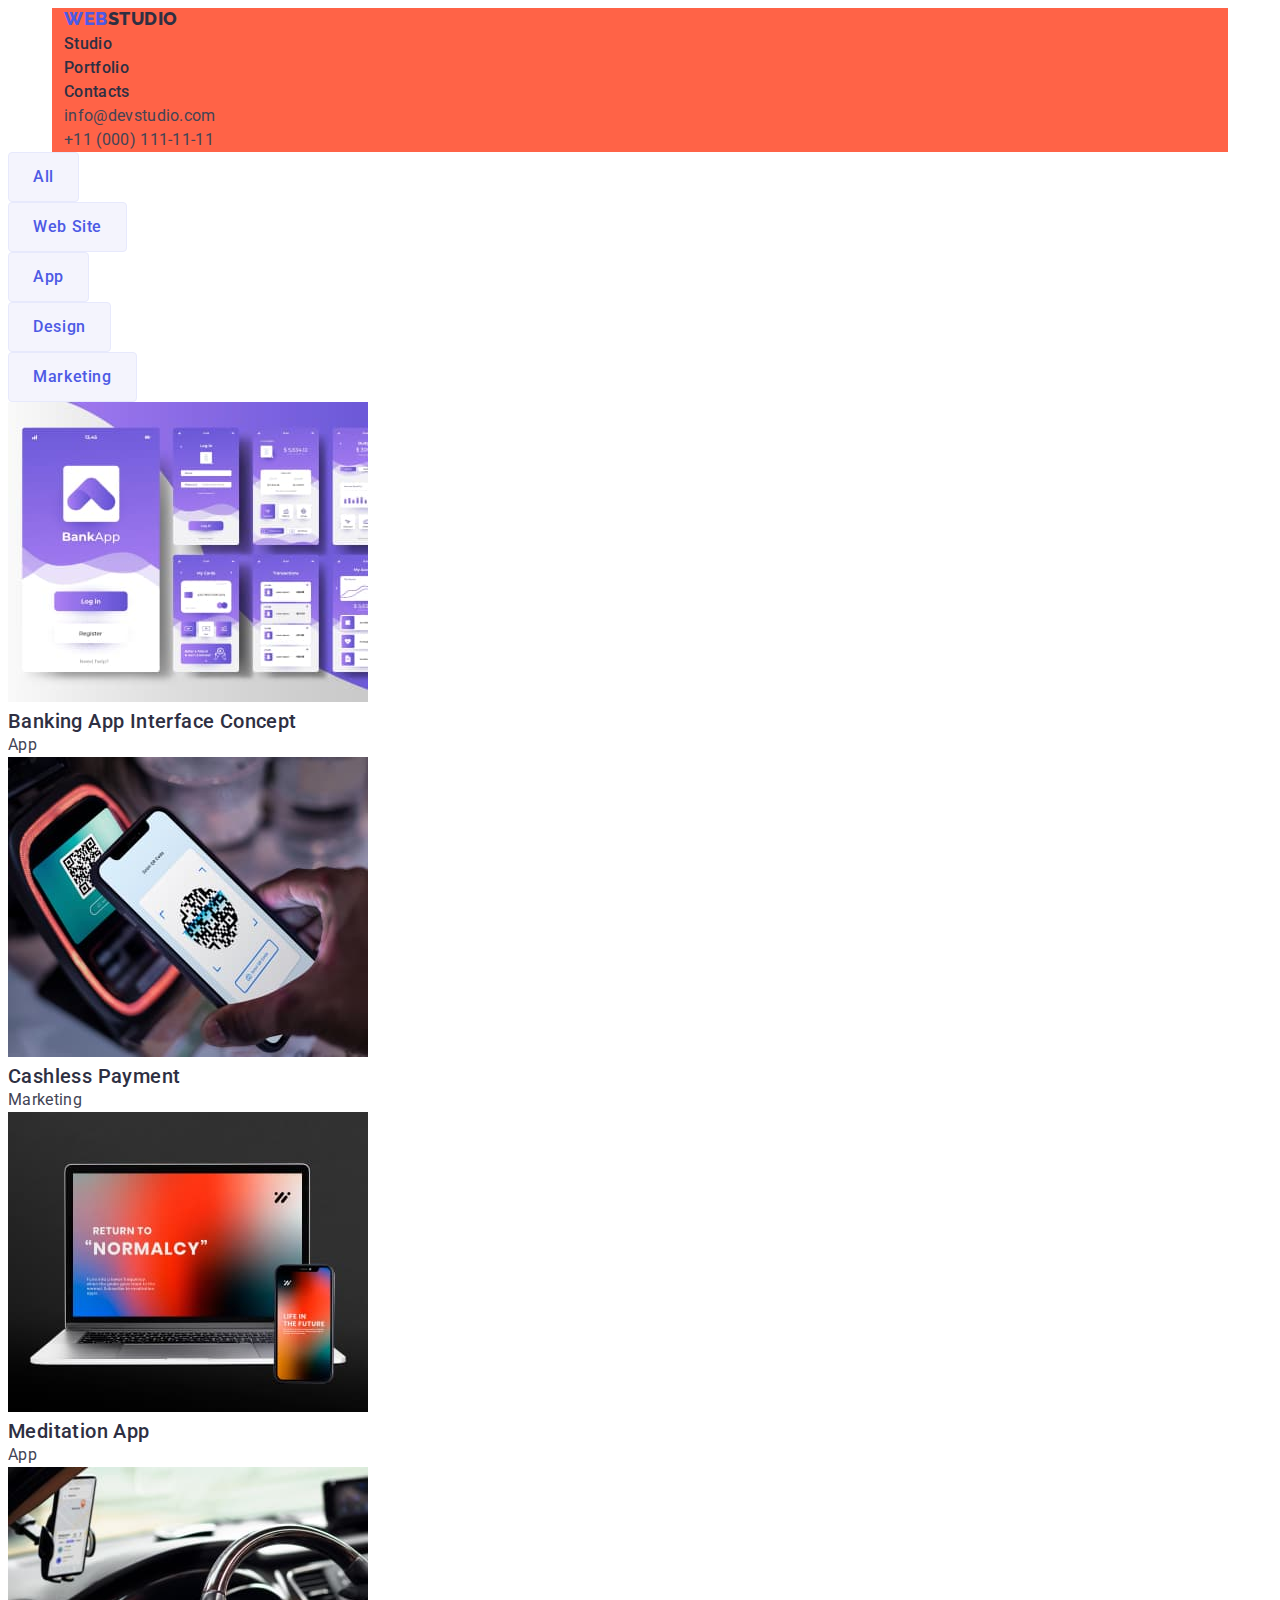
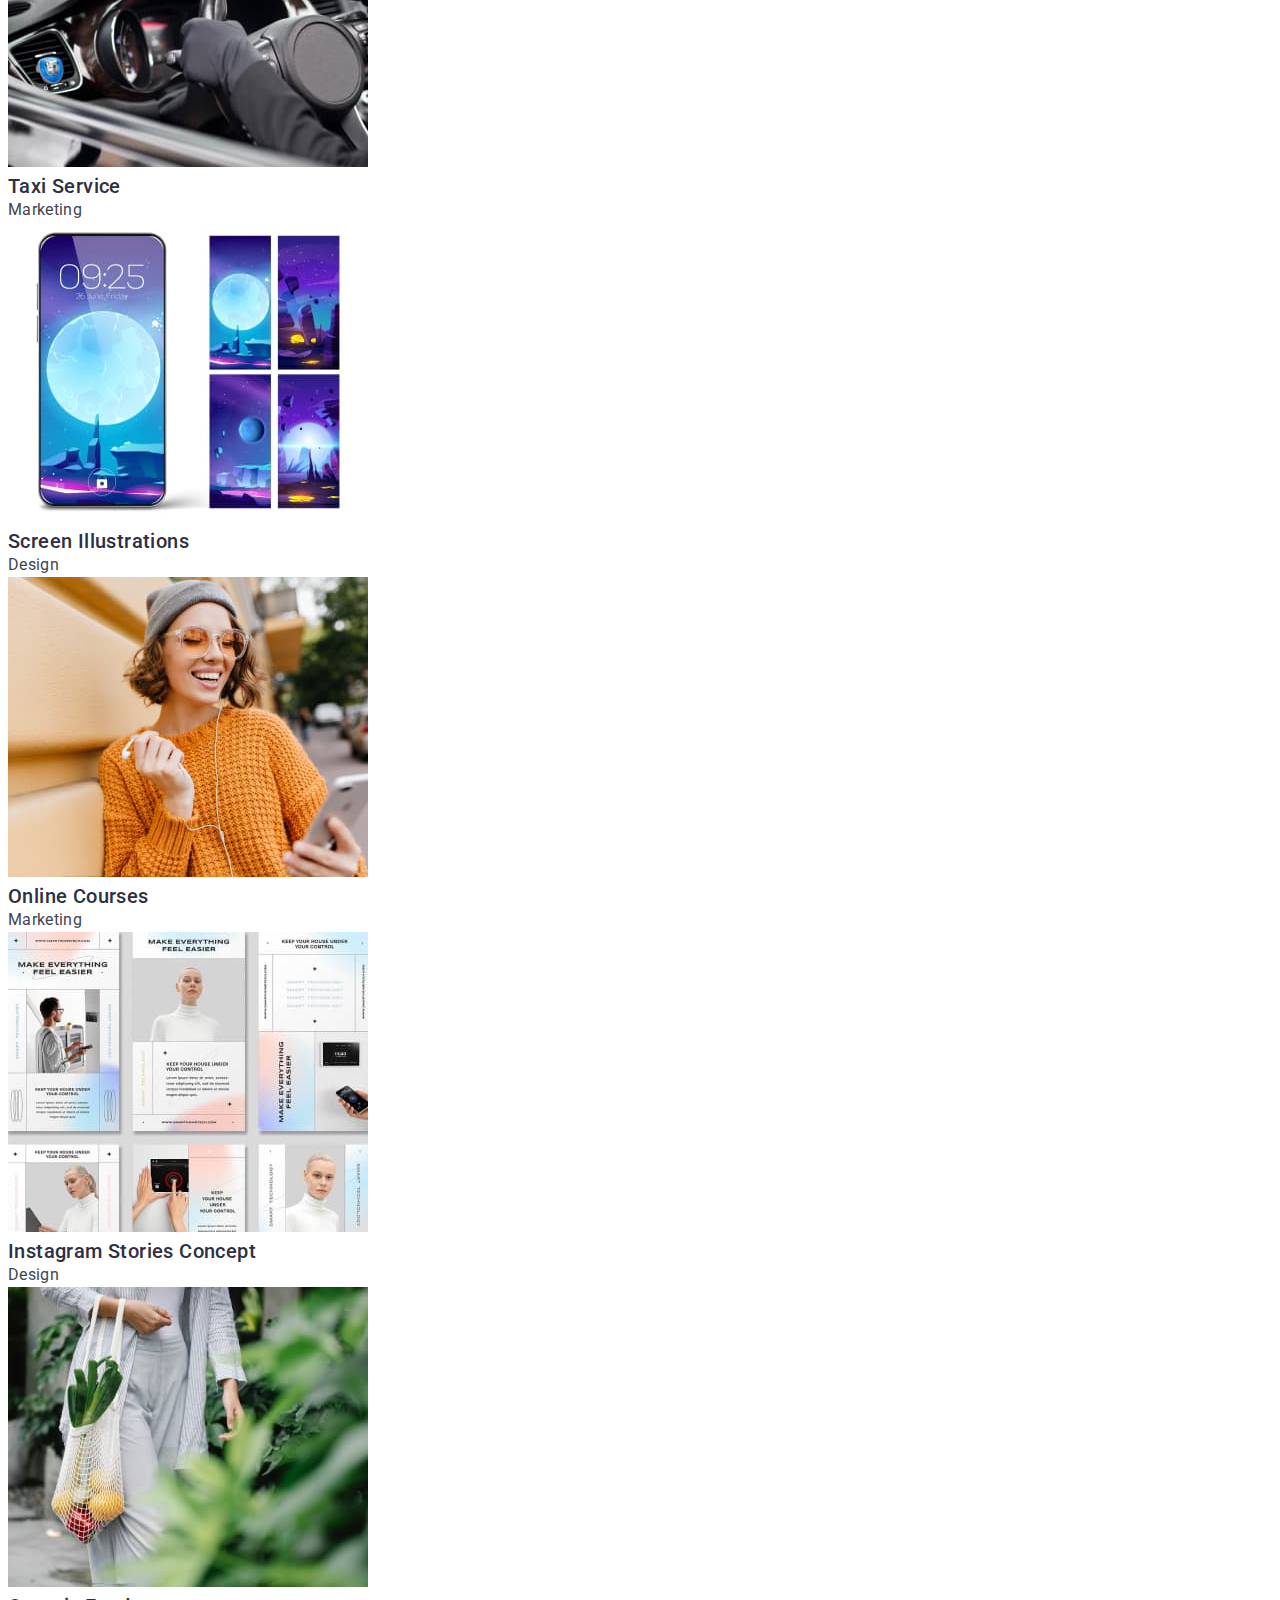
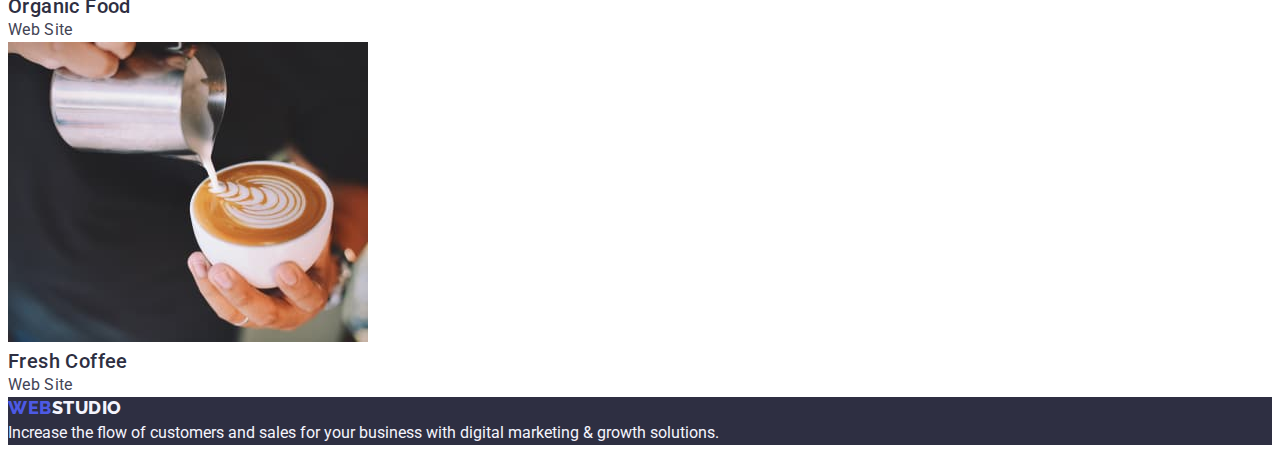
==== portfolio.html @ a3cb5871 "?" ====
<!DOCTYPE html>
<html lang="en">
  <head>
    <meta charset="UTF-8" />
    <meta http-equiv="X-UA-Compatible" content="IE=edge" />
    <meta name="viewport" content="width=device-width, initial-scale=1.0" />
    <title>WebStudio</title>
    <link rel="preconnect" href="https://fonts.googleapis.com" />
    <link rel="preconnect" href="https://fonts.gstatic.com" crossorigin />
    <link
      href="https://fonts.googleapis.com/css2?family=Roboto:wght@400;500;700&display=swap"
      rel="stylesheet"
    />
    <link rel="preconnect" href="https://fonts.googleapis.com" />
    <link rel="preconnect" href="https://fonts.gstatic.com" crossorigin />
    <link
      href="https://fonts.googleapis.com/css2?family=Raleway:wght@100;200;300;400;500;600;700;800;900&family=Roboto:wght@400;500;700&display=swap"
      rel="stylesheet"
    />
    <link rel="stylesheet" href="./css/styles.css" />
  </head>
  <body>
    <header class="pages-header">
      <div class="container">
        <nav class="site-nav">
          <a href="./index.html" class="logo link"
            >Web<span class="studio">Studio</span></a
          >
          <ul class="list">
            <li>
              <a href="./index.html" class="link-nav link">Studio</a>
            </li>
            <li>
              <a href="./portfolio.html" class="link-nav link">Portfolio</a>
            </li>
            <li><a href="" class="link-nav link">Contacts</a></li>
          </ul>
        </nav>
      </div>
      <div class="container">
        <address class="adrs">
          <ul class="list">
            <li>
              <a href="mailto:info@devstudio.com" class="link-adrs link"
                >info@devstudio.com</a
              >
            </li>
            <li>
              <a href="tel:+110001111111" class="link-adrs link"
                >+11 (000) 111-11-11</a
              >
            </li>
          </ul>
        </address>
      </div>
    </header>
    <main>
      <section>
        <h1 hidden>hidden</h1>
        <ul class="list">
          <li><button class="btn-portfolio" type="button">All</button></li>
          <li><button class="btn-portfolio" type="button">Web Site</button></li>
          <li><button class="btn-portfolio" type="button">App</button></li>
          <li><button class="btn-portfolio" type="button">Design</button></li>
          <li>
            <button class="btn-portfolio" type="button">Marketing</button>
          </li>
        </ul>
        <ul class="list">
          <li>
            <a href="" class="link">
              <img
                src="./images/01banking.jpg"
                alt="Banking App Interface Concept"
                width="360"
              />
              <h2 class="header-portf">Banking App Interface Concept</h2>
              <p class="text">App</p>
            </a>
          </li>
          <li>
            <a href="" class="link">
              <img
                src="./images/02cashes.jpg"
                alt="Cashless Payment"
                width="360"
              />
              <h2 class="header-portf">Cashless Payment</h2>
              <p class="text">Marketing</p>
            </a>
          </li>
          <li>
            <a href="" class="link">
              <img
                src="./images/03meditation.jpg"
                alt="Meditaion App"
                width="360"
              />
              <h2 class="header-portf">Meditation App</h2>
              <p class="text">App</p>
            </a>
          </li>
          <li>
            <a href="" class="link">
              <img src="./images/04taxi.jpg" alt="Taxi Service" width="360" />
              <h2 class="header-portf">Taxi Service</h2>
              <p class="text">Marketing</p>
            </a>
          </li>
          <li>
            <a href="" class="link">
              <img
                src="./images/05screen.jpg"
                alt="Screen Illustrations"
                width="360"
              />
              <h2 class="header-portf">Screen Illustrations</h2>
              <p class="text">Design</p>
            </a>
          </li>
          <li>
            <a href="" class="link">
              <img
                src="./images/06online.jpg"
                alt="Online Courses"
                width="360"
              />
              <h2 class="header-portf">Online Courses</h2>
              <p class="text">Marketing</p>
            </a>
          </li>
          <li>
            <a href="" class="link">
              <img
                src="./images/07stories.jpg"
                alt="Instagram Stories Concept"
                width="360"
              />
              <h2 class="header-portf">Instagram Stories Concept</h2>
              <p class="text">Design</p>
            </a>
          </li>
          <li>
            <a href="" class="link">
              <img
                src="./images/08organic.jpg"
                alt="Organic Food"
                width="360"
              />
              <h2 class="header-portf">Organic Food</h2>
              <p class="text">Web Site</p>
            </a>
          </li>
          <li>
            <a href="" class="link">
              <img src="./images/09coffee.jpg" alt="Fresh Coffee" width="360" />
              <h2 class="header-portf">Fresh Coffee</h2>
              <p class="text">Web Site</p>
            </a>
          </li>
        </ul>
      </section>
    </main>
    <footer class="foot">
      <a href="./index.html" class="logo link"
        >Web<span class="studio-footer">Studio</span></a
      >
      <p class="text-footer">
        Increase the flow of customers and sales for your business with digital
        marketing & growth solutions.
      </p>
    </footer>
  </body>
</html>
---- css/styles.css ----
:root {
  --iris: #4d5ae5;
  --ocean: #404bbf;
  --navy-blue: #2e2f42;
  --green: #31d0aa;
  --slate: #434455;
  --light-slate: #8e8f99;
  --cornflower: #e7e9fc;
  --cloud: #f4f4fd;
  --white: #ffffff;
  --dairy: #fcfcfc;
}
body {
  font-family: "Roboto", sans-serif;
  font-weight: 400;
  line-height: 1.5;
  color: var(--slate);
  background-color: var(--white);
}
h1,
h2,
h3,
h4,
h5,
h6,
p {
  margin: 0;
  padding: 0;
}
.container {
  background-color: tomato;
  margin: 0 auto;
  width: 1152px;
  padding-left: 12px;
  padding-right: 12px;
}
/* LOGO */
.logo {
  font-family: "Raleway", sans-serif;
  font-size: 18px;
  letter-spacing: 0.03em;
  font-weight: 800;
  line-height: 1.17;
  text-transform: uppercase;
  color: var(--iris);
}
.logo .studio {
  color: var(--navy-blue);
}
/* ULs */
.list {
  padding: 0;
  margin: 0;
  list-style: none;
}
/* nav links */
.link-nav {
  font-weight: 500;
  line-height: 1.5;
  letter-spacing: 0.02em;
  color: var(--navy-blue);
}

.site-nav .current {
  color: var(--ocean);
}
.site-nav .link-nav:hover,
.site-nav .link-nav:focus {
  color: var(--ocean);
}
.adrs {
  font-style: normal;
}
.adrs .link-adrs {
  font-weight: 400;
  line-height: 1.5;
  letter-spacing: 0.02em;
  color: var(--slate);
}
/* address */
.adrs .link-adrs:hover,
.adrs .link-adrs:focus {
  color: var(--ocean);
}
/* main */
.hero {
  padding-top: 188px;
  padding-bottom: 188px;
  background-color: var(--navy-blue);
}
.hero-title {
  margin-top: 0;
  margin-bottom: 48px;
  font-weight: 700;
  line-height: 1.07;
  font-size: 56px;
  text-align: center;
  letter-spacing: 0.02em;
  color: var(--white);
}
.btn {
  display: inline-block;
  padding: 16px 32px;
  min-width: 169px;
  font-family: "Roboto", sans-serif;
  font-size: 16px;
  letter-spacing: 0.04em;
  font-weight: 500;
  line-height: 1.5;
  color: var(--white);
  background-color: var(--iris);
  cursor: pointer;
  border-radius: 4px;
  text-align: center;
}
.hero .btn:hover,
.hero .btn:focus {
  background-color: var(--ocean);
}
/* main advantages */
.section-adv {
  margin-top: 120px;
  padding-top: 120px;
  padding-bottom: 120px;
  margin-bottom: 120px;
}
.advantages {
  color: var(--navy-blue);
}
.header-two {
  font-weight: 700;
  line-height: 1.11;
  text-align: center;
  text-transform: capitalize;
  letter-spacing: 0.02em;
  font-size: 36px;
  color: var(--navy-blue);
}
.header-three {
  font-weight: 500;
  line-height: 1.2;
  letter-spacing: 0.02em;
  font-size: 20px;
  color: var(--navy-blue);
}
/* main team */
.section-team {
  margin-bottom: 0;
  background-color: var(--cloud);
}
.list-point {
  background-color: var(--white);
}
/* footer */
.studio-footer {
  color: var(--cloud);
}
.text-footer {
  color: var(--cloud);
}
.link {
  text-decoration: none;
}
.text {
  font-weight: 400;
  line-height: 1.5;
  font-size: 16px;
  letter-spacing: 0.02em;
  color: var(--slate);
}

.foot {
  background-color: var(--navy-blue);
}
/* PORTFOLIO */

.btn-portfolio {
  padding: 12px 24px;
  font-family: "Roboto", sans-serif;
  font-size: 16px;
  letter-spacing: 0.04em;
  font-weight: 500;
  line-height: 1.5;
  cursor: pointer;
  color: var(--iris);
  background-color: var(--cloud);
  border: 1px solid var(--cornflower);
  border-radius: 4px;
}
.btn-portfolio:hover,
.btn-portfolio:focus {
  color: var(--white);
  background-color: var(--ocean);
}

.header-portf {
  font-weight: 500;
  font-size: 20px;
  line-height: 1.2;
  letter-spacing: 0.02em;
  color: var(--navy-blue);
}
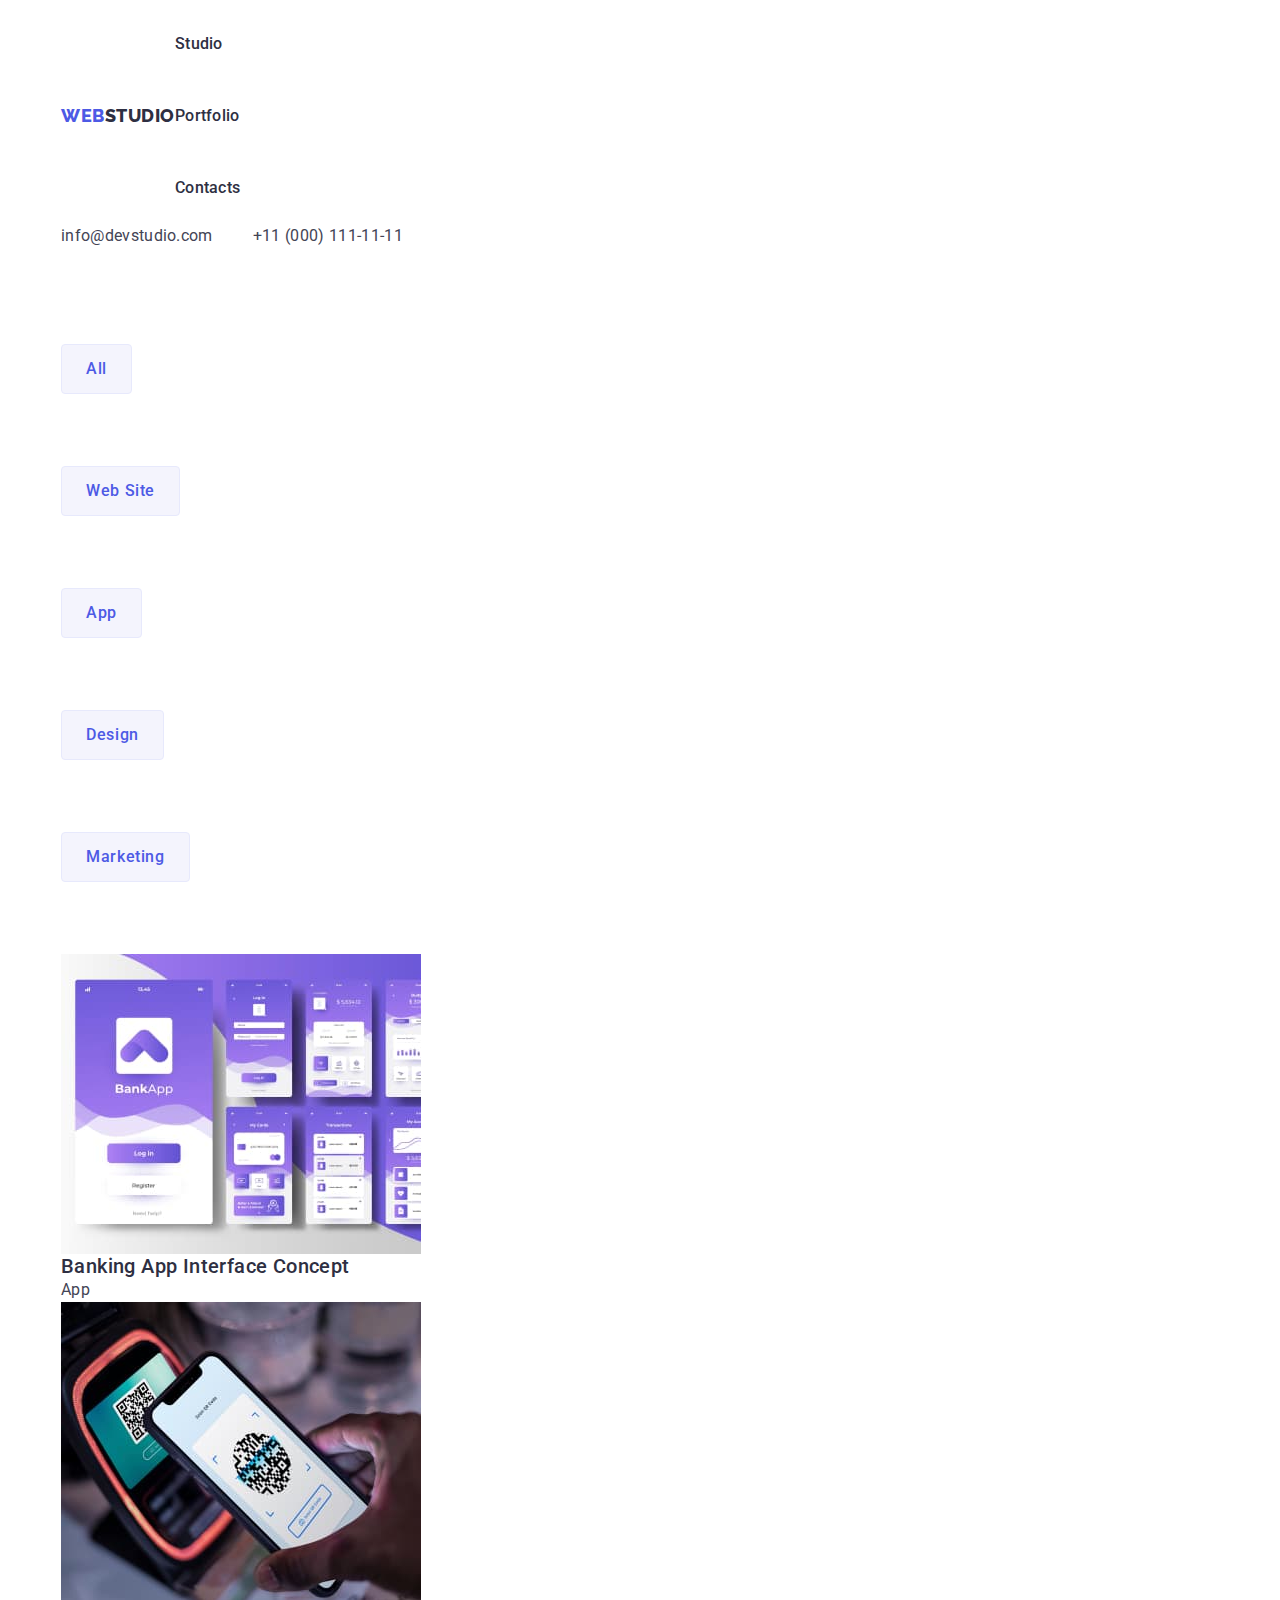
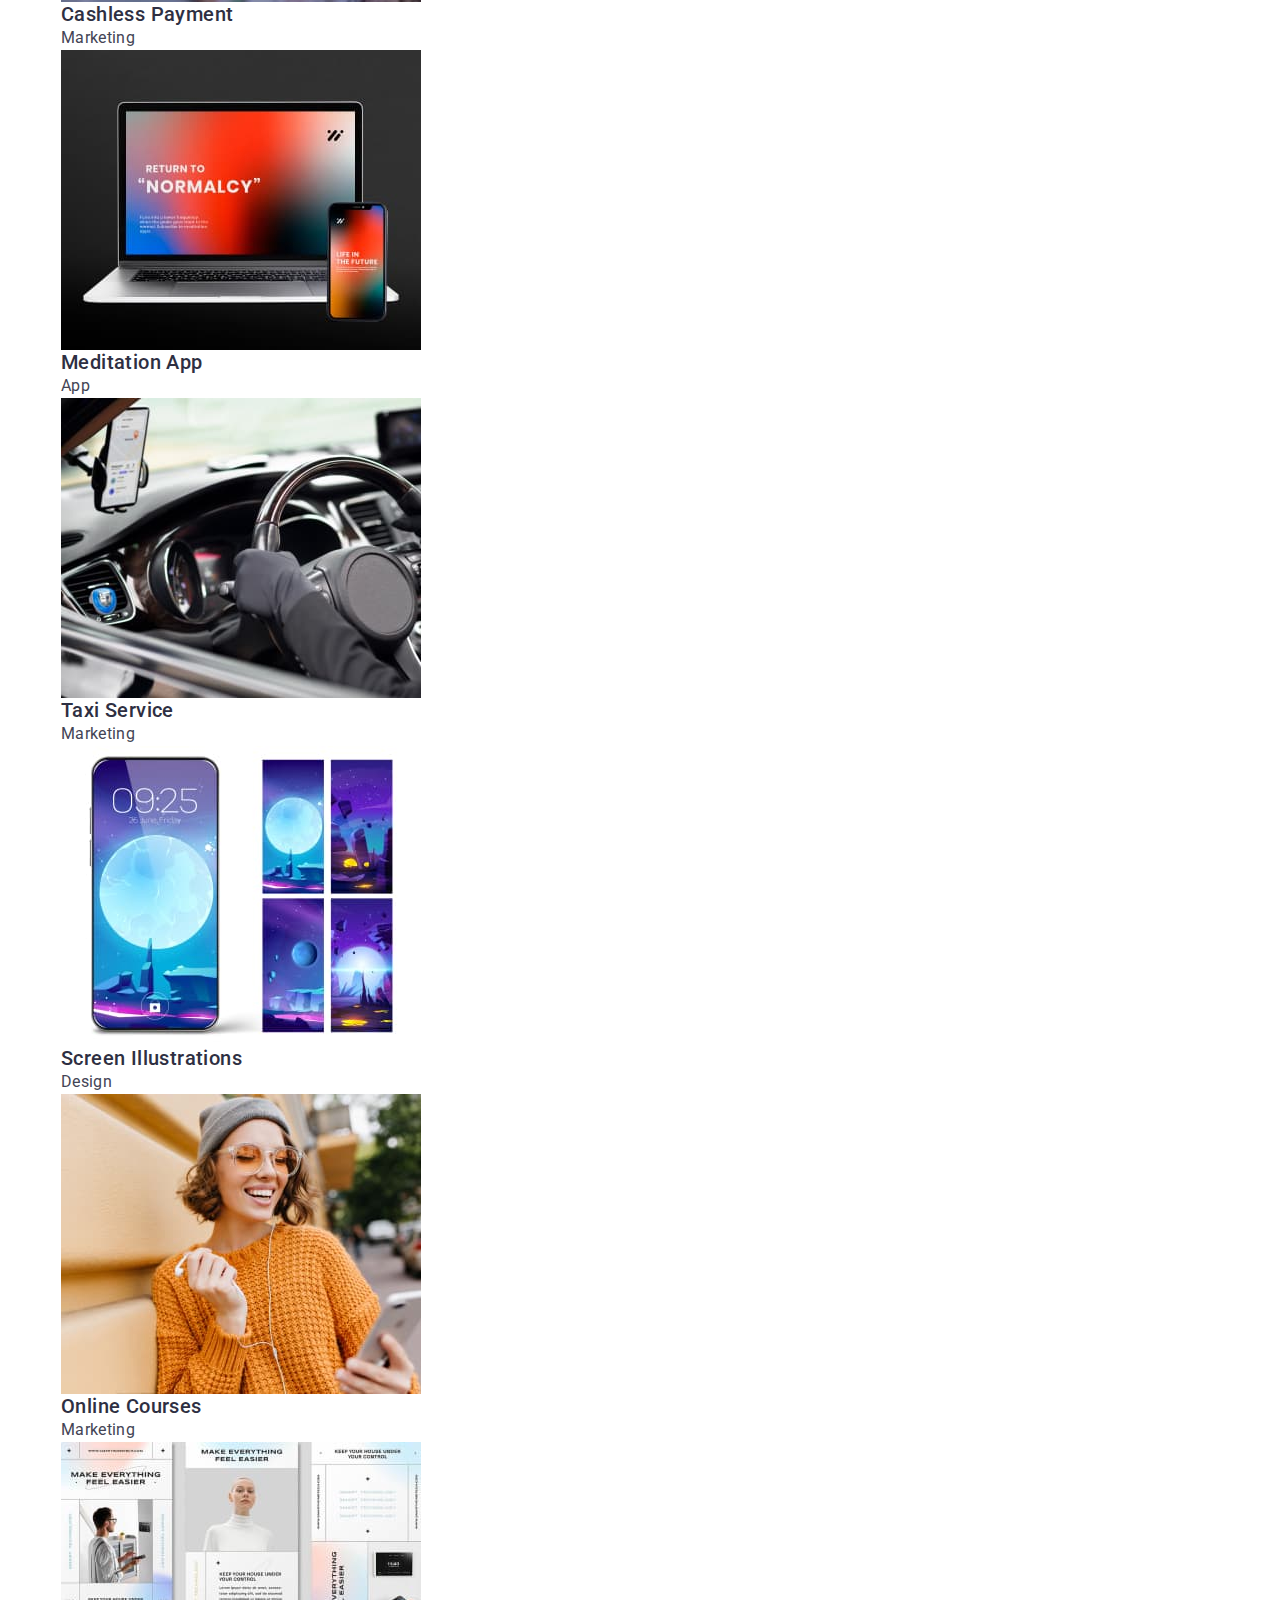
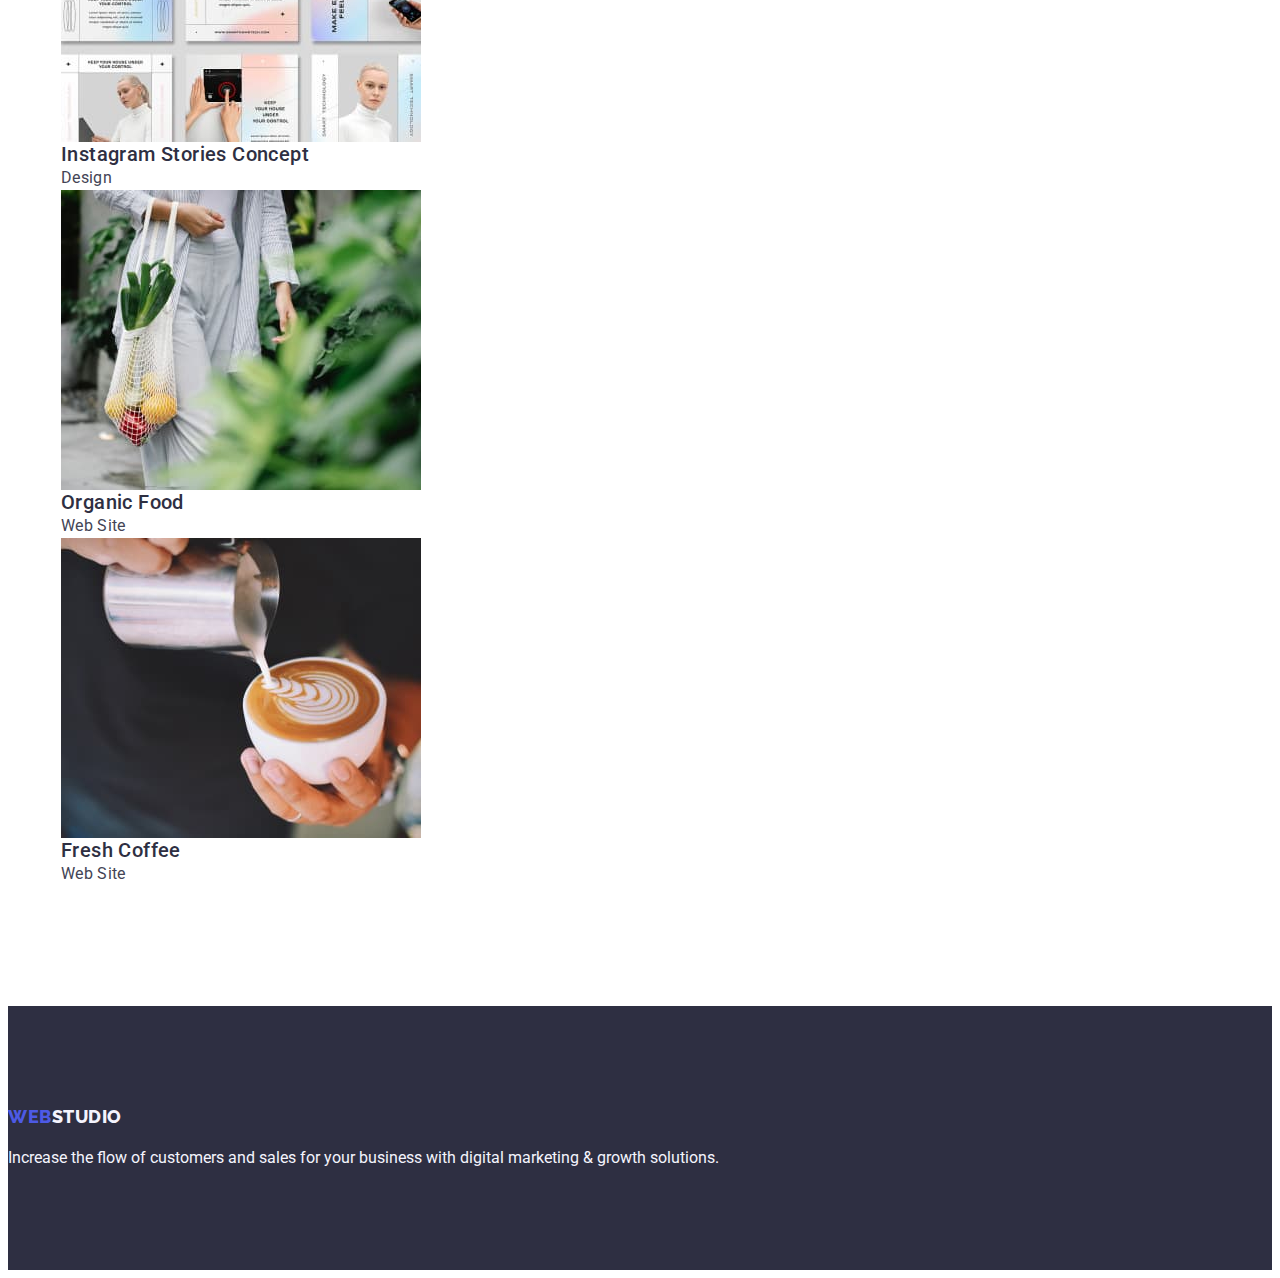
==== commit 96283e90: "review" ====
--- a/portfolio.html
+++ b/portfolio.html
@@ -27,25 +27,23 @@
             >Web<span class="studio">Studio</span></a
           >
           <ul class="list">
-            <li>
+            <li class="item">
               <a href="./index.html" class="link-nav link">Studio</a>
             </li>
-            <li>
+            <li class="item">
               <a href="./portfolio.html" class="link-nav link">Portfolio</a>
             </li>
-            <li><a href="" class="link-nav link">Contacts</a></li>
+            <li class="item"><a href="" class="link-nav link">Contacts</a></li>
           </ul>
         </nav>
-      </div>
-      <div class="container">
         <address class="adrs">
           <ul class="list">
-            <li>
+            <li class="item">
               <a href="mailto:info@devstudio.com" class="link-adrs link"
                 >info@devstudio.com</a
               >
             </li>
-            <li>
+            <li class="item">
               <a href="tel:+110001111111" class="link-adrs link"
                 >+11 (000) 111-11-11</a
               >
@@ -55,110 +53,118 @@
       </div>
     </header>
     <main>
-      <section>
-        <h1 hidden>hidden</h1>
-        <ul class="list">
-          <li><button class="btn-portfolio" type="button">All</button></li>
-          <li><button class="btn-portfolio" type="button">Web Site</button></li>
-          <li><button class="btn-portfolio" type="button">App</button></li>
-          <li><button class="btn-portfolio" type="button">Design</button></li>
-          <li>
-            <button class="btn-portfolio" type="button">Marketing</button>
-          </li>
-        </ul>
-        <ul class="list">
-          <li>
-            <a href="" class="link">
-              <img
-                src="./images/01banking.jpg"
-                alt="Banking App Interface Concept"
-                width="360"
-              />
-              <h2 class="header-portf">Banking App Interface Concept</h2>
-              <p class="text">App</p>
-            </a>
-          </li>
-          <li>
-            <a href="" class="link">
-              <img
-                src="./images/02cashes.jpg"
-                alt="Cashless Payment"
-                width="360"
-              />
-              <h2 class="header-portf">Cashless Payment</h2>
-              <p class="text">Marketing</p>
-            </a>
-          </li>
-          <li>
-            <a href="" class="link">
-              <img
-                src="./images/03meditation.jpg"
-                alt="Meditaion App"
-                width="360"
-              />
-              <h2 class="header-portf">Meditation App</h2>
-              <p class="text">App</p>
-            </a>
-          </li>
-          <li>
-            <a href="" class="link">
-              <img src="./images/04taxi.jpg" alt="Taxi Service" width="360" />
-              <h2 class="header-portf">Taxi Service</h2>
-              <p class="text">Marketing</p>
-            </a>
-          </li>
-          <li>
-            <a href="" class="link">
-              <img
-                src="./images/05screen.jpg"
-                alt="Screen Illustrations"
-                width="360"
-              />
-              <h2 class="header-portf">Screen Illustrations</h2>
-              <p class="text">Design</p>
-            </a>
-          </li>
-          <li>
-            <a href="" class="link">
-              <img
-                src="./images/06online.jpg"
-                alt="Online Courses"
-                width="360"
-              />
-              <h2 class="header-portf">Online Courses</h2>
-              <p class="text">Marketing</p>
-            </a>
-          </li>
-          <li>
-            <a href="" class="link">
-              <img
-                src="./images/07stories.jpg"
-                alt="Instagram Stories Concept"
-                width="360"
-              />
-              <h2 class="header-portf">Instagram Stories Concept</h2>
-              <p class="text">Design</p>
-            </a>
-          </li>
-          <li>
-            <a href="" class="link">
-              <img
-                src="./images/08organic.jpg"
-                alt="Organic Food"
-                width="360"
-              />
-              <h2 class="header-portf">Organic Food</h2>
-              <p class="text">Web Site</p>
-            </a>
-          </li>
-          <li>
-            <a href="" class="link">
-              <img src="./images/09coffee.jpg" alt="Fresh Coffee" width="360" />
-              <h2 class="header-portf">Fresh Coffee</h2>
-              <p class="text">Web Site</p>
-            </a>
-          </li>
-        </ul>
+      <section class="sect-prtf">
+        <div class="container">
+          <h1 hidden>hidden</h1>
+          <ul class="list">
+            <li><button class="btn-portfolio" type="button">All</button></li>
+            <li>
+              <button class="btn-portfolio" type="button">Web Site</button>
+            </li>
+            <li><button class="btn-portfolio" type="button">App</button></li>
+            <li><button class="btn-portfolio" type="button">Design</button></li>
+            <li>
+              <button class="btn-portfolio" type="button">Marketing</button>
+            </li>
+          </ul>
+          <ul class="list">
+            <li>
+              <a href="" class="link">
+                <img
+                  src="./images/01banking.jpg"
+                  alt="Banking App Interface Concept"
+                  width="360"
+                />
+                <h2 class="header-portf">Banking App Interface Concept</h2>
+                <p class="text">App</p>
+              </a>
+            </li>
+            <li>
+              <a href="" class="link">
+                <img
+                  src="./images/02cashes.jpg"
+                  alt="Cashless Payment"
+                  width="360"
+                />
+                <h2 class="header-portf">Cashless Payment</h2>
+                <p class="text">Marketing</p>
+              </a>
+            </li>
+            <li>
+              <a href="" class="link">
+                <img
+                  src="./images/03meditation.jpg"
+                  alt="Meditaion App"
+                  width="360"
+                />
+                <h2 class="header-portf">Meditation App</h2>
+                <p class="text">App</p>
+              </a>
+            </li>
+            <li>
+              <a href="" class="link">
+                <img src="./images/04taxi.jpg" alt="Taxi Service" width="360" />
+                <h2 class="header-portf">Taxi Service</h2>
+                <p class="text">Marketing</p>
+              </a>
+            </li>
+            <li>
+              <a href="" class="link">
+                <img
+                  src="./images/05screen.jpg"
+                  alt="Screen Illustrations"
+                  width="360"
+                />
+                <h2 class="header-portf">Screen Illustrations</h2>
+                <p class="text">Design</p>
+              </a>
+            </li>
+            <li>
+              <a href="" class="link">
+                <img
+                  src="./images/06online.jpg"
+                  alt="Online Courses"
+                  width="360"
+                />
+                <h2 class="header-portf">Online Courses</h2>
+                <p class="text">Marketing</p>
+              </a>
+            </li>
+            <li>
+              <a href="" class="link">
+                <img
+                  src="./images/07stories.jpg"
+                  alt="Instagram Stories Concept"
+                  width="360"
+                />
+                <h2 class="header-portf">Instagram Stories Concept</h2>
+                <p class="text">Design</p>
+              </a>
+            </li>
+            <li>
+              <a href="" class="link">
+                <img
+                  src="./images/08organic.jpg"
+                  alt="Organic Food"
+                  width="360"
+                />
+                <h2 class="header-portf">Organic Food</h2>
+                <p class="text">Web Site</p>
+              </a>
+            </li>
+            <li>
+              <a href="" class="link">
+                <img
+                  src="./images/09coffee.jpg"
+                  alt="Fresh Coffee"
+                  width="360"
+                />
+                <h2 class="header-portf">Fresh Coffee</h2>
+                <p class="text">Web Site</p>
+              </a>
+            </li>
+          </ul>
+        </div>
       </section>
     </main>
     <footer class="foot">
--- a/css/styles.css
+++ b/css/styles.css
@@ -27,12 +27,15 @@
   margin: 0;
   padding: 0;
 }
+img {
+  display: block;
+  margin: 0;
+}
 .container {
-  background-color: tomato;
+  /* outline: 1px solid tomato; */
   margin: 0 auto;
-  width: 1152px;
-  padding-left: 12px;
-  padding-right: 12px;
+  width: 1158px;
+  padding: 0 15px;
 }
 /* LOGO */
 .logo {
@@ -53,14 +56,32 @@
   margin: 0;
   list-style: none;
 }
+
 /* nav links */
+.site-nav {
+  display: flex;
+  align-items: center;
+}
 .link-nav {
-  font-weight: 500;
-  line-height: 1.5;
-  letter-spacing: 0.02em;
-  color: var(--navy-blue);
-}
-
+  display: block;
+  padding-top: 24px;
+  padding-bottom: 24px;
+
+  font-weight: 500;
+  line-height: 1.5;
+  letter-spacing: 0.02em;
+  color: var(--navy-blue);
+}
+.navigation {
+  display: flex;
+  margin-left: 76px;
+}
+.navigation .item + .item {
+  margin-left: 40px;
+}
+.navigation .item:last-child {
+  margin-right: 0;
+}
 .site-nav .current {
   color: var(--ocean);
 }
@@ -68,8 +89,15 @@
 .site-nav .link-nav:focus {
   color: var(--ocean);
 }
+
+/* ADDRESS */
 .adrs {
   font-style: normal;
+  margin-left: auto;
+}
+
+.adrs .list {
+  display: flex;
 }
 .adrs .link-adrs {
   font-weight: 400;
@@ -77,16 +105,24 @@
   letter-spacing: 0.02em;
   color: var(--slate);
 }
-/* address */
+.adrs .item + .item {
+  margin-left: 40px;
+}
+.adrs .item:last-child {
+  margin-right: 0;
+}
 .adrs .link-adrs:hover,
 .adrs .link-adrs:focus {
   color: var(--ocean);
 }
+
 /* main */
 .hero {
   padding-top: 188px;
   padding-bottom: 188px;
   background-color: var(--navy-blue);
+  margin-bottom: 44px;
+  text-align: center;
 }
 .hero-title {
   margin-top: 0;
@@ -117,12 +153,19 @@
 .hero .btn:focus {
   background-color: var(--ocean);
 }
+
 /* main advantages */
 .section-adv {
-  margin-top: 120px;
+  margin: 0;
   padding-top: 120px;
   padding-bottom: 120px;
-  margin-bottom: 120px;
+}
+.items-adv {
+  width: calc((100% -72px) / 4);
+}
+.list-adv {
+  display: flex;
+  gap: 24px;
 }
 .advantages {
   color: var(--navy-blue);
@@ -136,6 +179,15 @@
   font-size: 36px;
   color: var(--navy-blue);
 }
+
+/* what are we doing */
+.section-about {
+  margin: 0;
+  padding-bottom: 120px;
+}
+.head-about {
+  margin-bottom: 72px;
+}
 .header-three {
   font-weight: 500;
   line-height: 1.2;
@@ -143,19 +195,53 @@
   font-size: 20px;
   color: var(--navy-blue);
 }
+.list-about {
+  display: flex;
+  gap: 24px;
+}
+.item-about {
+  width: calc((100%-48) / 2);
+}
+
 /* main team */
+.list-team {
+  display: flex;
+  margin: 0;
+  gap: 24px;
+  padding-left: 0;
+  list-style: none;
+}
+.style-text {
+  text-align: center;
+  padding: 32px 16px;
+  border-radius: 0px 0px 4px 4px;
+  border: 0;
+}
+.head-team {
+  margin: 0;
+  margin-bottom: 72px;
+}
 .section-team {
+  padding-top: 120px;
+  padding-bottom: 120px;
   margin-bottom: 0;
   background-color: var(--cloud);
 }
 .list-point {
   background-color: var(--white);
 }
+
 /* footer */
+.foot {
+  padding-top: 100px;
+  padding-bottom: 100px;
+  background-color: var(--navy-blue);
+}
 .studio-footer {
   color: var(--cloud);
 }
 .text-footer {
+  margin-top: 16px;
   color: var(--cloud);
 }
 .link {
@@ -169,12 +255,15 @@
   color: var(--slate);
 }
 
-.foot {
-  background-color: var(--navy-blue);
-}
 /* PORTFOLIO */
-
+.sect-prtf {
+  margin: 0;
+  padding-top: 96px;
+  padding-bottom: 120px;
+}
 .btn-portfolio {
+  margin: 0;
+  margin-bottom: 72px;
   padding: 12px 24px;
   font-family: "Roboto", sans-serif;
   font-size: 16px;
@@ -192,7 +281,6 @@
   color: var(--white);
   background-color: var(--ocean);
 }
-
 .header-portf {
   font-weight: 500;
   font-size: 20px;
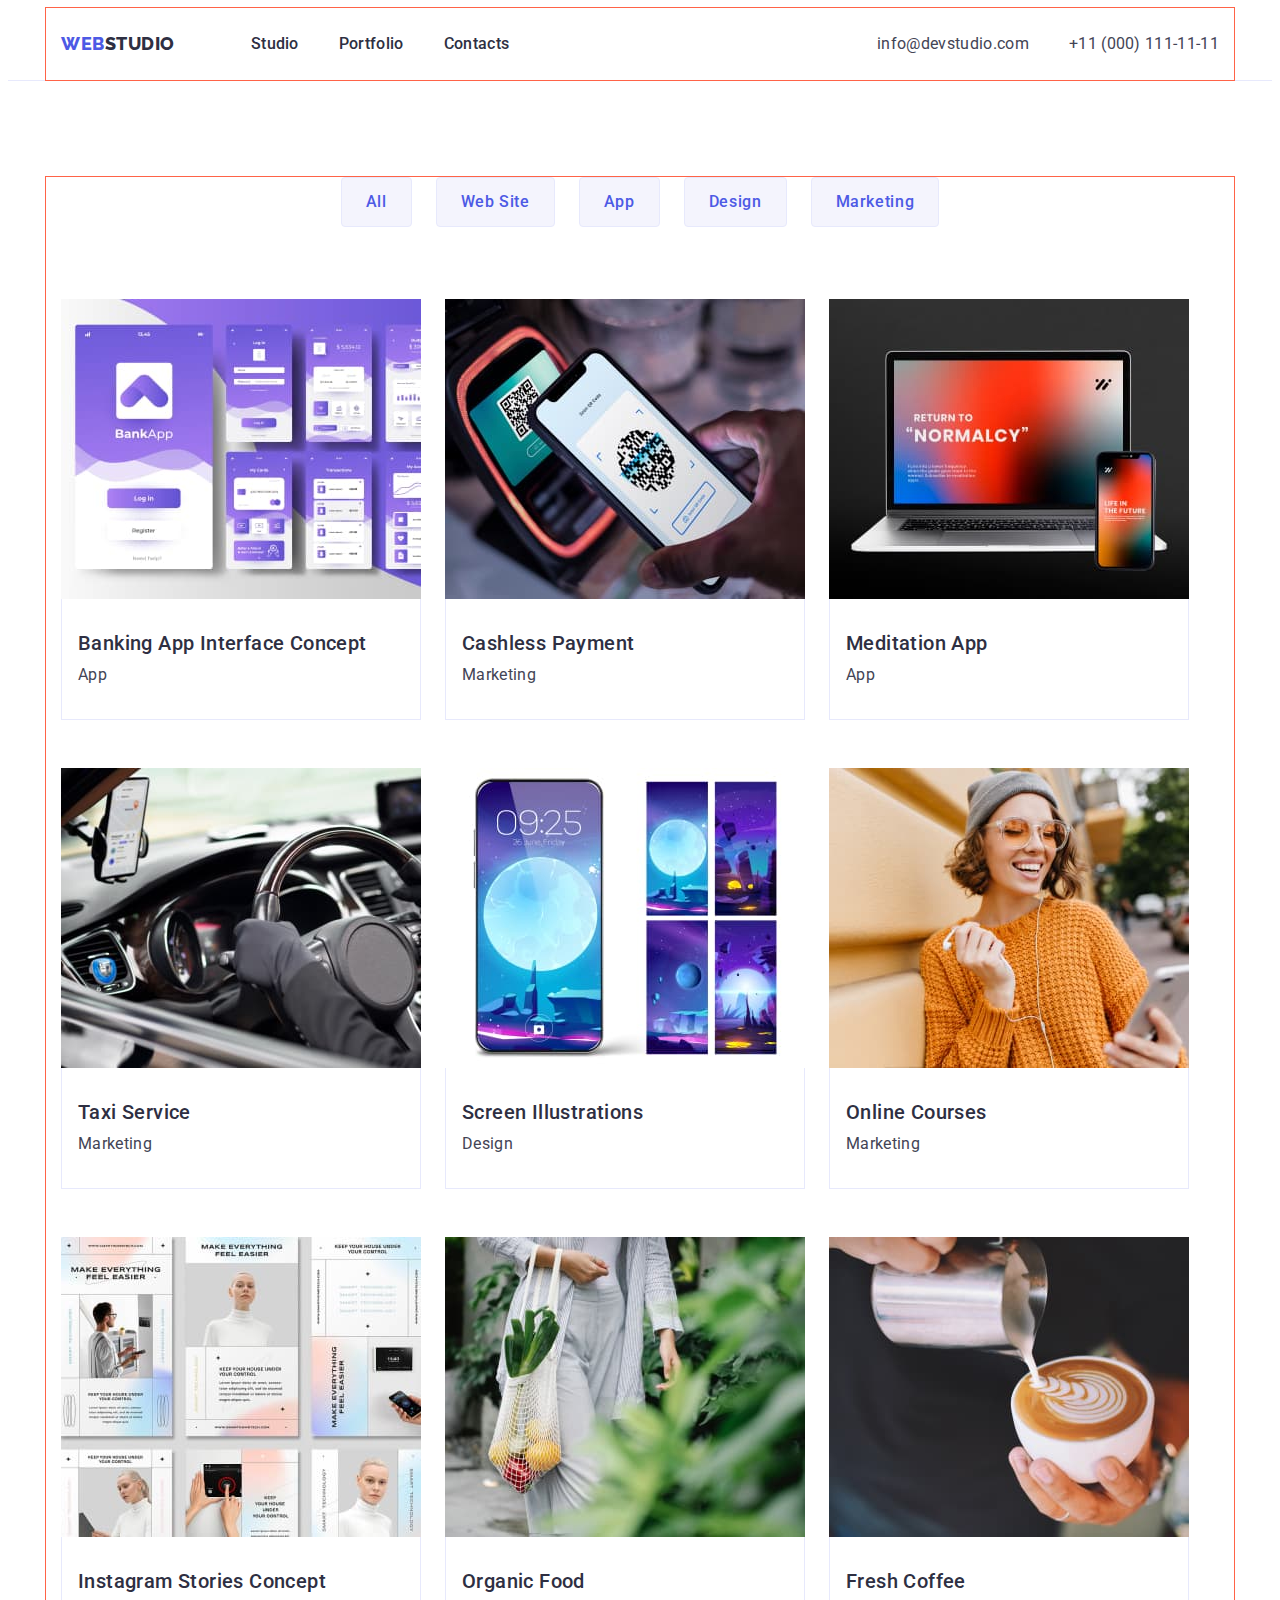
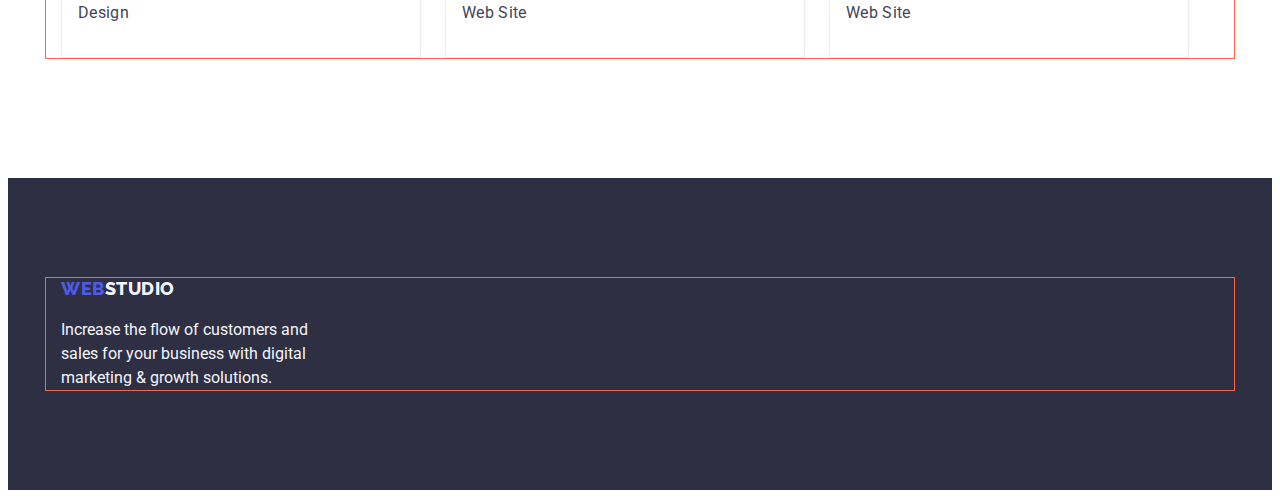
==== commit f9114071: "try1" ====
--- a/portfolio.html
+++ b/portfolio.html
@@ -21,12 +21,12 @@
   </head>
   <body>
     <header class="pages-header">
-      <div class="container">
+      <div class="container site-nav">
         <nav class="site-nav">
           <a href="./index.html" class="logo link"
             >Web<span class="studio">Studio</span></a
           >
-          <ul class="list">
+          <ul class="list navigation">
             <li class="item">
               <a href="./index.html" class="link-nav link">Studio</a>
             </li>
@@ -56,7 +56,7 @@
       <section class="sect-prtf">
         <div class="container">
           <h1 hidden>hidden</h1>
-          <ul class="list">
+          <ul class="list list-prtf">
             <li><button class="btn-portfolio" type="button">All</button></li>
             <li>
               <button class="btn-portfolio" type="button">Web Site</button>
@@ -67,7 +67,7 @@
               <button class="btn-portfolio" type="button">Marketing</button>
             </li>
           </ul>
-          <ul class="list">
+          <ul class="list list-prtf-li">
             <li>
               <a href="" class="link">
                 <img
@@ -75,8 +75,12 @@
                   alt="Banking App Interface Concept"
                   width="360"
                 />
-                <h2 class="header-portf">Banking App Interface Concept</h2>
-                <p class="text">App</p>
+                <div class="text-prtf">
+                  <h2 class="header-portf head-style">
+                    Banking App Interface Concept
+                  </h2>
+                  <p class="text">App</p>
+                </div>
               </a>
             </li>
             <li>
@@ -86,8 +90,10 @@
                   alt="Cashless Payment"
                   width="360"
                 />
-                <h2 class="header-portf">Cashless Payment</h2>
-                <p class="text">Marketing</p>
+                <div class="text-prtf">
+                  <h2 class="header-portf head-style">Cashless Payment</h2>
+                  <p class="text">Marketing</p>
+                </div>
               </a>
             </li>
             <li>
@@ -97,15 +103,19 @@
                   alt="Meditaion App"
                   width="360"
                 />
-                <h2 class="header-portf">Meditation App</h2>
-                <p class="text">App</p>
+                <div class="text-prtf">
+                  <h2 class="header-portf head-style">Meditation App</h2>
+                  <p class="text">App</p>
+                </div>
               </a>
             </li>
             <li>
               <a href="" class="link">
                 <img src="./images/04taxi.jpg" alt="Taxi Service" width="360" />
-                <h2 class="header-portf">Taxi Service</h2>
-                <p class="text">Marketing</p>
+                <div class="text-prtf">
+                  <h2 class="header-portf head-style">Taxi Service</h2>
+                  <p class="text">Marketing</p>
+                </div>
               </a>
             </li>
             <li>
@@ -115,8 +125,10 @@
                   alt="Screen Illustrations"
                   width="360"
                 />
-                <h2 class="header-portf">Screen Illustrations</h2>
-                <p class="text">Design</p>
+                <div class="text-prtf">
+                  <h2 class="header-portf head-style">Screen Illustrations</h2>
+                  <p class="text">Design</p>
+                </div>
               </a>
             </li>
             <li>
@@ -126,8 +138,10 @@
                   alt="Online Courses"
                   width="360"
                 />
-                <h2 class="header-portf">Online Courses</h2>
-                <p class="text">Marketing</p>
+                <div class="text-prtf">
+                  <h2 class="header-portf head-style">Online Courses</h2>
+                  <p class="text">Marketing</p>
+                </div>
               </a>
             </li>
             <li>
@@ -137,8 +151,12 @@
                   alt="Instagram Stories Concept"
                   width="360"
                 />
-                <h2 class="header-portf">Instagram Stories Concept</h2>
-                <p class="text">Design</p>
+                <div class="text-prtf">
+                  <h2 class="header-portf head-style">
+                    Instagram Stories Concept
+                  </h2>
+                  <p class="text">Design</p>
+                </div>
               </a>
             </li>
             <li>
@@ -148,8 +166,10 @@
                   alt="Organic Food"
                   width="360"
                 />
-                <h2 class="header-portf">Organic Food</h2>
-                <p class="text">Web Site</p>
+                <div class="text-prtf">
+                  <h2 class="header-portf head-style">Organic Food</h2>
+                  <p class="text">Web Site</p>
+                </div>
               </a>
             </li>
             <li>
@@ -159,8 +179,10 @@
                   alt="Fresh Coffee"
                   width="360"
                 />
-                <h2 class="header-portf">Fresh Coffee</h2>
-                <p class="text">Web Site</p>
+                <div class="text-prtf">
+                  <h2 class="header-portf head-style">Fresh Coffee</h2>
+                  <p class="text">Web Site</p>
+                </div>
               </a>
             </li>
           </ul>
@@ -168,13 +190,15 @@
       </section>
     </main>
     <footer class="foot">
-      <a href="./index.html" class="logo link"
-        >Web<span class="studio-footer">Studio</span></a
-      >
-      <p class="text-footer">
-        Increase the flow of customers and sales for your business with digital
-        marketing & growth solutions.
-      </p>
+      <div class="container">
+        <a href="./index.html" class="logo link"
+          >Web<span class="studio-footer">Studio</span></a
+        >
+        <p class="text-footer">
+          Increase the flow of customers and sales for your business with
+          digital marketing & growth solutions.
+        </p>
+      </div>
     </footer>
   </body>
 </html>
--- a/css/styles.css
+++ b/css/styles.css
@@ -32,7 +32,7 @@
   margin: 0;
 }
 .container {
-  /* outline: 1px solid tomato; */
+  outline: 1px solid tomato;
   margin: 0 auto;
   width: 1158px;
   padding: 0 15px;
@@ -58,6 +58,10 @@
 }
 
 /* nav links */
+.pages-header {
+  display: flex;
+  border-bottom: 1px solid var(--cornflower);
+}
 .site-nav {
   display: flex;
   align-items: center;
@@ -75,10 +79,9 @@
 .navigation {
   display: flex;
   margin-left: 76px;
-}
-.navigation .item + .item {
-  margin-left: 40px;
-}
+  gap: 40px;
+}
+
 .navigation .item:last-child {
   margin-right: 0;
 }
@@ -98,6 +101,7 @@
 
 .adrs .list {
   display: flex;
+  gap: 40px;
 }
 .adrs .link-adrs {
   font-weight: 400;
@@ -105,9 +109,7 @@
   letter-spacing: 0.02em;
   color: var(--slate);
 }
-.adrs .item + .item {
-  margin-left: 40px;
-}
+
 .adrs .item:last-child {
   margin-right: 0;
 }
@@ -121,16 +123,19 @@
   padding-top: 188px;
   padding-bottom: 188px;
   background-color: var(--navy-blue);
-  margin-bottom: 44px;
+
   text-align: center;
 }
 .hero-title {
   margin-top: 0;
+  margin-left: auto;
+  margin-right: auto;
   margin-bottom: 48px;
   font-weight: 700;
   line-height: 1.07;
   font-size: 56px;
   text-align: center;
+  max-width: 496px;
   letter-spacing: 0.02em;
   color: var(--white);
 }
@@ -146,7 +151,9 @@
   color: var(--white);
   background-color: var(--iris);
   cursor: pointer;
+  border: 0;
   border-radius: 4px;
+  box-shadow: 0px 4px 4px rgba(0, 0, 0, 0.15);
   text-align: center;
 }
 .hero .btn:hover,
@@ -214,6 +221,8 @@
 .style-text {
   text-align: center;
   padding: 32px 16px;
+  box-shadow: 0px 1px 6px rgba(46, 47, 66, 0.08),
+    0px 1px 1px rgba(46, 47, 66, 0.16), 0px 2px 1px rgba(46, 47, 66, 0.08);
   border-radius: 0px 0px 4px 4px;
   border: 0;
 }
@@ -230,6 +239,9 @@
 .list-point {
   background-color: var(--white);
 }
+.head-team-mrg {
+  margin-bottom: 8px;
+}
 
 /* footer */
 .foot {
@@ -241,6 +253,7 @@
   color: var(--cloud);
 }
 .text-footer {
+  width: 264px;
   margin-top: 16px;
   color: var(--cloud);
 }
@@ -261,9 +274,15 @@
   padding-top: 96px;
   padding-bottom: 120px;
 }
+.list-prtf {
+  margin: 0;
+  display: flex;
+  gap: 24px;
+  justify-content: center;
+  margin-bottom: 72px;
+}
 .btn-portfolio {
   margin: 0;
-  margin-bottom: 72px;
   padding: 12px 24px;
   font-family: "Roboto", sans-serif;
   font-size: 16px;
@@ -278,13 +297,32 @@
 }
 .btn-portfolio:hover,
 .btn-portfolio:focus {
+  box-shadow: 0px 3px 1px rgba(0, 0, 0, 0.1), 0px 2px 1px rgba(0, 0, 0, 0.08),
+    0px 2px 2px rgba(0, 0, 0, 0.12);
+  border: 0;
   color: var(--white);
   background-color: var(--ocean);
 }
 .header-portf {
+  margin: 0;
   font-weight: 500;
   font-size: 20px;
   line-height: 1.2;
   letter-spacing: 0.02em;
   color: var(--navy-blue);
 }
+.list-prtf-li {
+  margin: 0;
+  display: flex;
+  flex-wrap: wrap;
+  column-gap: 24px;
+  row-gap: 48px;
+}
+.text-prtf {
+  padding: 32px 16px;
+  border: 1px solid #e7e9fc;
+  border-top: 0;
+}
+.head-style {
+  margin-bottom: 8px;
+}
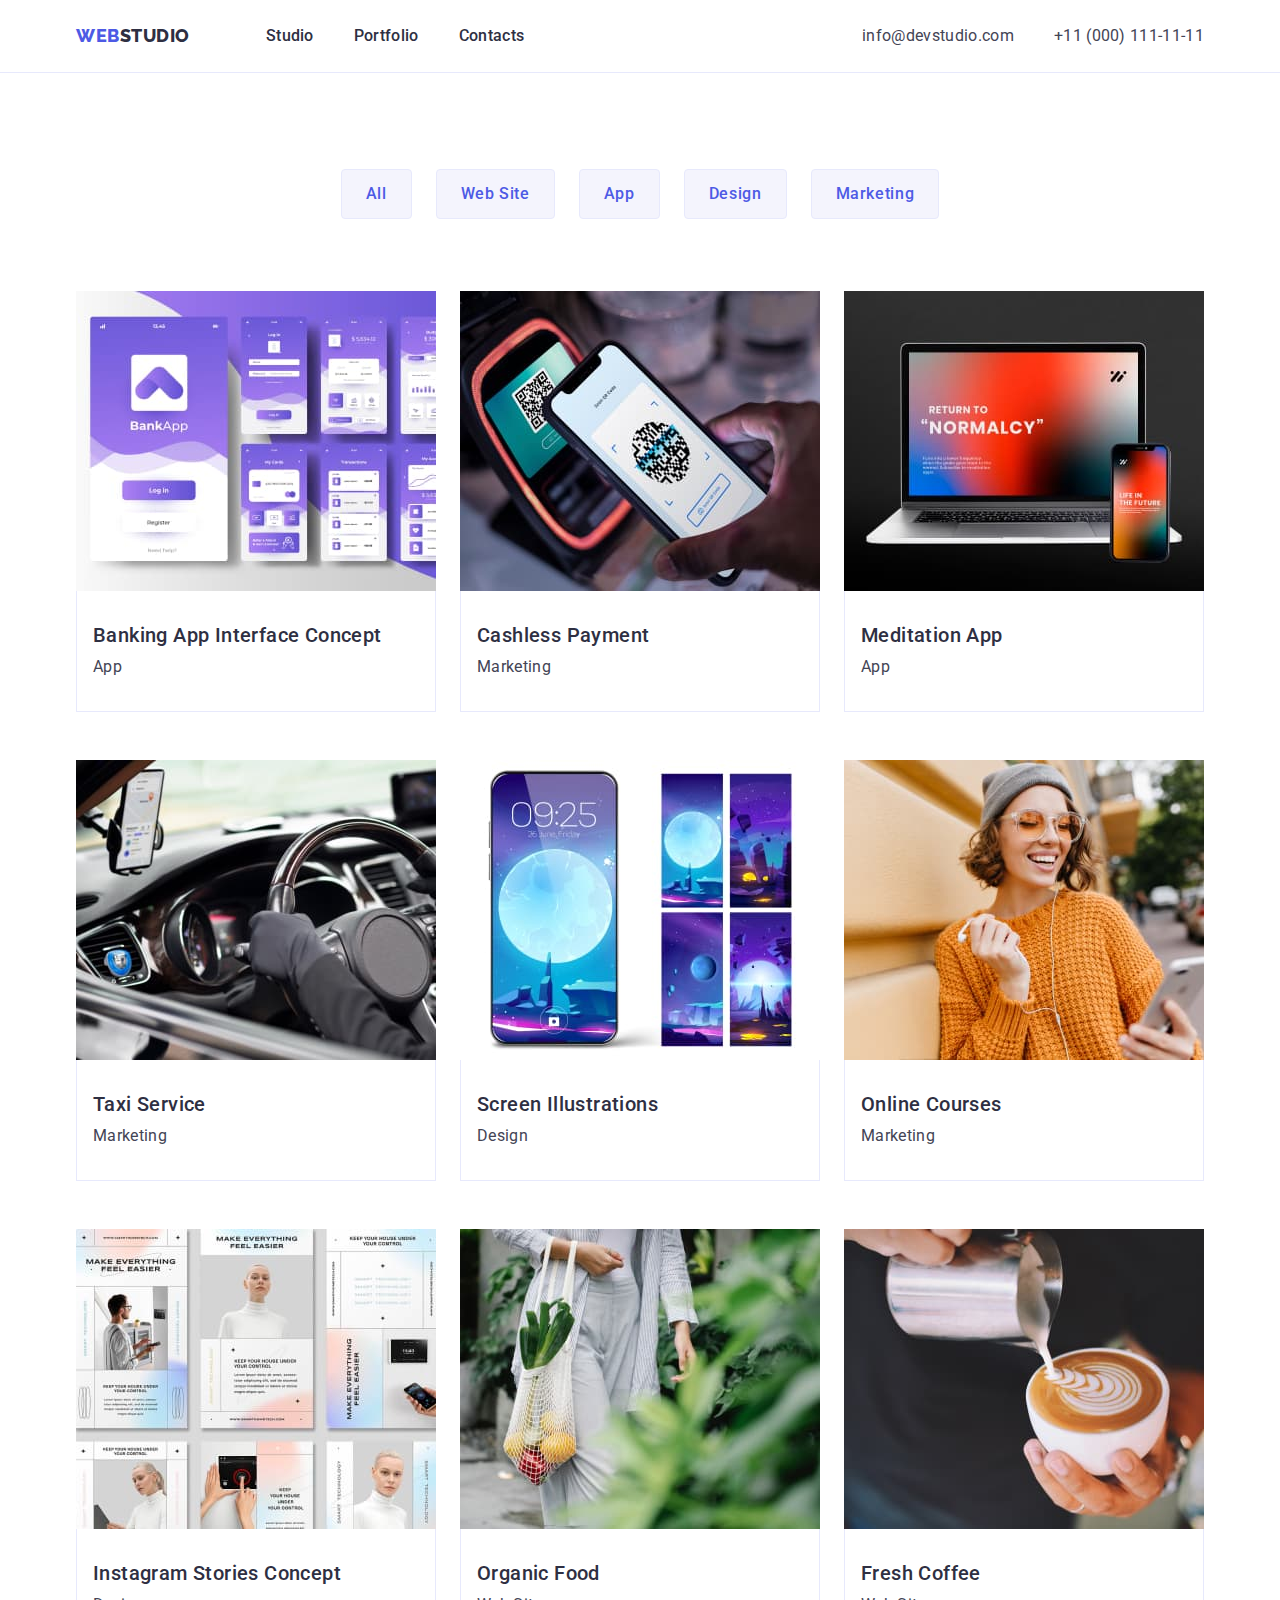
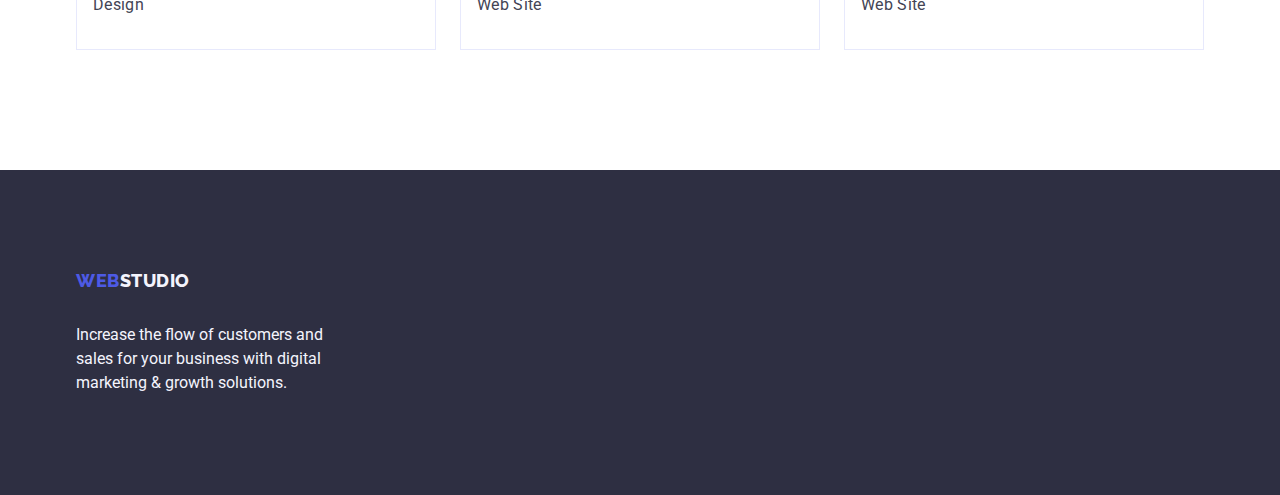
==== commit a77d4322: "try2" ====
--- a/portfolio.html
+++ b/portfolio.html
@@ -17,6 +17,10 @@
       href="https://fonts.googleapis.com/css2?family=Raleway:wght@100;200;300;400;500;600;700;800;900&family=Roboto:wght@400;500;700&display=swap"
       rel="stylesheet"
     />
+    <link
+      rel="stylesheet"
+      href="https://cdnjs.cloudflare.com/ajax/libs/modern-normalize/1.1.0/modern-normalize.min.css"
+    />
     <link rel="stylesheet" href="./css/styles.css" />
   </head>
   <body>
@@ -68,7 +72,7 @@
             </li>
           </ul>
           <ul class="list list-prtf-li">
-            <li>
+            <li class="item-prtf">
               <a href="" class="link">
                 <img
                   src="./images/01banking.jpg"
@@ -83,7 +87,7 @@
                 </div>
               </a>
             </li>
-            <li>
+            <li class="item-prtf">
               <a href="" class="link">
                 <img
                   src="./images/02cashes.jpg"
@@ -96,7 +100,7 @@
                 </div>
               </a>
             </li>
-            <li>
+            <li class="item-prtf">
               <a href="" class="link">
                 <img
                   src="./images/03meditation.jpg"
@@ -109,7 +113,7 @@
                 </div>
               </a>
             </li>
-            <li>
+            <li class="item-prtf">
               <a href="" class="link">
                 <img src="./images/04taxi.jpg" alt="Taxi Service" width="360" />
                 <div class="text-prtf">
@@ -118,7 +122,7 @@
                 </div>
               </a>
             </li>
-            <li>
+            <li class="item-prtf">
               <a href="" class="link">
                 <img
                   src="./images/05screen.jpg"
@@ -131,7 +135,7 @@
                 </div>
               </a>
             </li>
-            <li>
+            <li class="item-prtf">
               <a href="" class="link">
                 <img
                   src="./images/06online.jpg"
@@ -144,7 +148,7 @@
                 </div>
               </a>
             </li>
-            <li>
+            <li class="item-prtf">
               <a href="" class="link">
                 <img
                   src="./images/07stories.jpg"
@@ -159,7 +163,7 @@
                 </div>
               </a>
             </li>
-            <li>
+            <li class="item-prtf">
               <a href="" class="link">
                 <img
                   src="./images/08organic.jpg"
@@ -172,7 +176,7 @@
                 </div>
               </a>
             </li>
-            <li>
+            <li class="item-prtf">
               <a href="" class="link">
                 <img
                   src="./images/09coffee.jpg"
@@ -191,7 +195,7 @@
     </main>
     <footer class="foot">
       <div class="container">
-        <a href="./index.html" class="logo link"
+        <a href="./index.html" class="logo logo-foot link"
           >Web<span class="studio-footer">Studio</span></a
         >
         <p class="text-footer">
--- a/css/styles.css
+++ b/css/styles.css
@@ -32,13 +32,14 @@
   margin: 0;
 }
 .container {
-  outline: 1px solid tomato;
+  /* outline: 1px solid tomato; */
   margin: 0 auto;
   width: 1158px;
   padding: 0 15px;
 }
 /* LOGO */
 .logo {
+  margin-right: 76px;
   font-family: "Raleway", sans-serif;
   font-size: 18px;
   letter-spacing: 0.03em;
@@ -78,7 +79,6 @@
 }
 .navigation {
   display: flex;
-  margin-left: 76px;
   gap: 40px;
 }
 
@@ -140,7 +140,8 @@
   color: var(--white);
 }
 .btn {
-  display: inline-block;
+  display: block;
+  margin: 0 auto;
   padding: 16px 32px;
   min-width: 169px;
   font-family: "Roboto", sans-serif;
@@ -196,6 +197,7 @@
   margin-bottom: 72px;
 }
 .header-three {
+  margin-bottom: 8px;
   font-weight: 500;
   line-height: 1.2;
   letter-spacing: 0.02em;
@@ -257,6 +259,10 @@
   margin-top: 16px;
   color: var(--cloud);
 }
+.logo-foot {
+  display: inline-block;
+  margin-bottom: 16px;
+}
 .link {
   text-decoration: none;
 }
@@ -280,6 +286,9 @@
   gap: 24px;
   justify-content: center;
   margin-bottom: 72px;
+}
+.item-prtf {
+  width: calc((100% - 48px) / 3);
 }
 .btn-portfolio {
   margin: 0;
@@ -299,7 +308,7 @@
 .btn-portfolio:focus {
   box-shadow: 0px 3px 1px rgba(0, 0, 0, 0.1), 0px 2px 1px rgba(0, 0, 0, 0.08),
     0px 2px 2px rgba(0, 0, 0, 0.12);
-  border: 0;
+  border: 1px solid transparent;
   color: var(--white);
   background-color: var(--ocean);
 }
